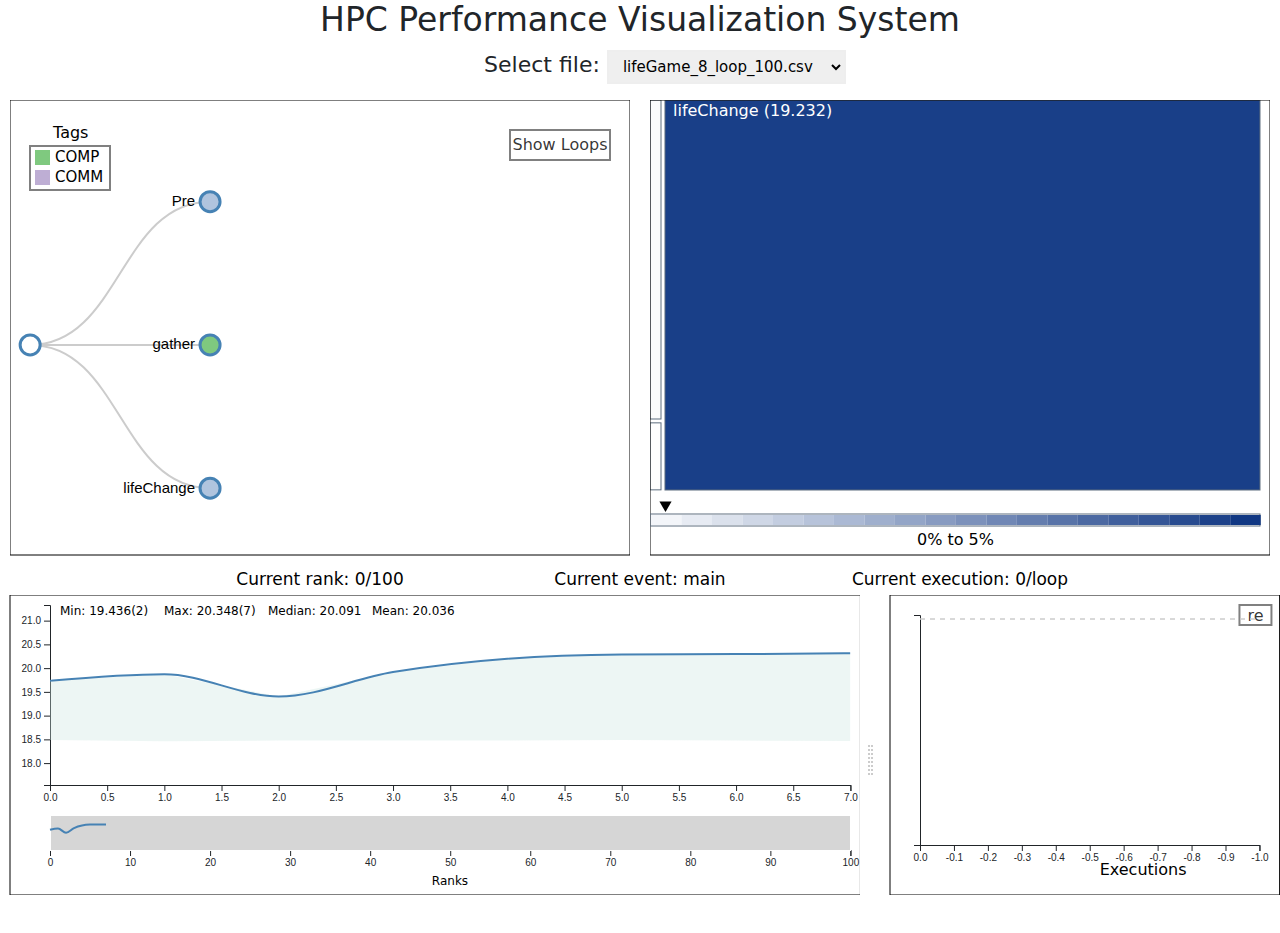
==== src/index.html @ 821fa225 "change procs button to click graph" ====
<!DOCTYPE html>
<html lang="en">
    <head>
        <meta charset="UTF-8">
        <title>HPC performance visualization</title>
        <link href="bootstrap-5.0.2-dist/css/bootstrap.min.css" rel="stylesheet">
        <link rel="stylesheet" href="style.css">
    </head>
    <body>
        <div>
    	   <h1> HPC Performance Visualization System</h1>
            <p>
  <!--               Select executions: <input type="range" min="0" max="100" value="0" class="slider" id="selec_ite">
                <span style="font-size:18px; margin-right:50px;"id="demo"></span> -->
           <!--      Select timestep: <input style="margin-right:50px; line-height:1; border:2px solid #eee; padding-left:20px; font-size:18px;" type="number" min=0 max=20 step=1 value=0 id="selec_ite"> 
                Select process: <input style="margin-right:50px; line-height:1; border:2px solid #eee; padding-left:20px; font-size:18px;" type="number" min=0 max=20 step=1 value=0 id="selec_pro">  -->
                Select file: <select style="line-height:1; border:2px solid #eee; padding: 5px 5px 5px 10px; font-size:15px;" id="selecFiles"></select>
        	</p>
        </div> 
        <div class="row g-0">
            <div id="area11" class="col"></div>
            <div id="area12" class="col"></div>
        </div>
        <div id="divInfo"> </div>
        <div class="row g-0">
            <div id="one" class="col" style="height:330px"></div>
            <div id="two" class="col" style="height:330px"></div>
        </div>
        
        <script src="jquery-3.5.1.min.js"></script>
        <script src="bootstrap-5.0.2-dist/js/bootstrap.bundle.min.js"></script>
        <script src="d3/d3.min.js"></script>
        <script src="globalVal.js"></script> 
        <script type="module" src="main.js"></script>
    </body>
</html>
---- src/style.css ----
div {
	text-align: center;
  margin-bottom: 0;
  margin-top: 0;
}

h1{
    font-size: 33px;
}

p{
  font-size: 22px;
  margin-left: 50px;
}

.slider {
  -webkit-appearance: none;
  /*width: 100%;*/
  height: 8px;
  border-radius: 5px;  
  background: #d3d3d3;
  outline: none;
  opacity: 0.7;
  -webkit-transition: .2s;
  transition: opacity .2s;
}

.slider::-webkit-slider-thumb {
  -webkit-appearance: none;
  appearance: none;
  width: 15px;
  height: 15px;
  border-radius: 50%; 
  background: steelblue;
  cursor: pointer;
}

.rectbox {
  fill: none;
  stroke: black;
}

.split {
  -webkit-box-sizing: border-box;
  -moz-box-sizing: border-box;
  box-sizing: border-box;
  overflow-y: auto;
  overflow-x: hidden;
}

 .gutter {
     background-color: transparent; /**/
     background-repeat: no-repeat;
     background-position: 50%;
 }

.gutter.gutter-horizontal {
  cursor: col-resize;
  background-image: url(data/vertical.png);
}

.svg-container {
  display: inline-block;
  position: relative;
  width: 100%;
  height: 100%;
  /*padding-bottom: 80%; */
  vertical-align: baseline;
  /*vertical-align: top;*/
  overflow: hidden;
}
.svg-content-responsive {
  display: inline-block;
  position: absolute;
  top: 0;
  left: 0;
}

.statistics {
  font-size: 12px;
  text-anchor: start;
}

.line {
      fill: none;
      stroke: steelblue;
      stroke-width: 2px;
  }


.area {
      fill: #cce5df;
      fill-opacity: 0.35;
      stroke: none;
  }
  
.zoom {
  cursor: move;
  fill: none;
  pointer-events: all;
}



.dot {
    /*fill: black;*/
    stroke: #fff;
}

.container_name{
	font-size: 20px;
	text-anchor: middle;
}

.node circle {
  fill: #fff;
  stroke: steelblue;
  stroke-width: 3px;
}

.node text {
  font: 15px sans-serif;
}

.link {
  fill: none;
  stroke: #ccc;
  stroke-width: 2px;
}

div.tooltip {
  color: white;
  position: absolute;
  text-align: center;
  width: 100px;
  height: 30px;
  padding: 2px;
  font: 12px sans-serif;
  background: rgba(0,0,0,.8);
  border: 2px solid black;
  pointer-events: none;
}

div.tooltip2 {
  color: white;
  position: absolute;
  text-align: center;
  /*height: 22px;*/
  padding: 2px;
  font: 12px sans-serif;
  background: rgba(0,0,0,.8);
  border: 2px solid black;
  pointer-events: none;
}

.labels{
  font-size: 12px;
  text-anchor: middle;
}

.info{
  font-size: 17px;
  text-anchor: middle;
}


.hor_line{
  stroke: #ccc;
  stroke-width: 1px;
  stroke-dasharray: 5
}

.timeLable{
  font-size: 12px;
  text-anchor: middle;
}


/*.bar {
  fill: steelblue;
}*/
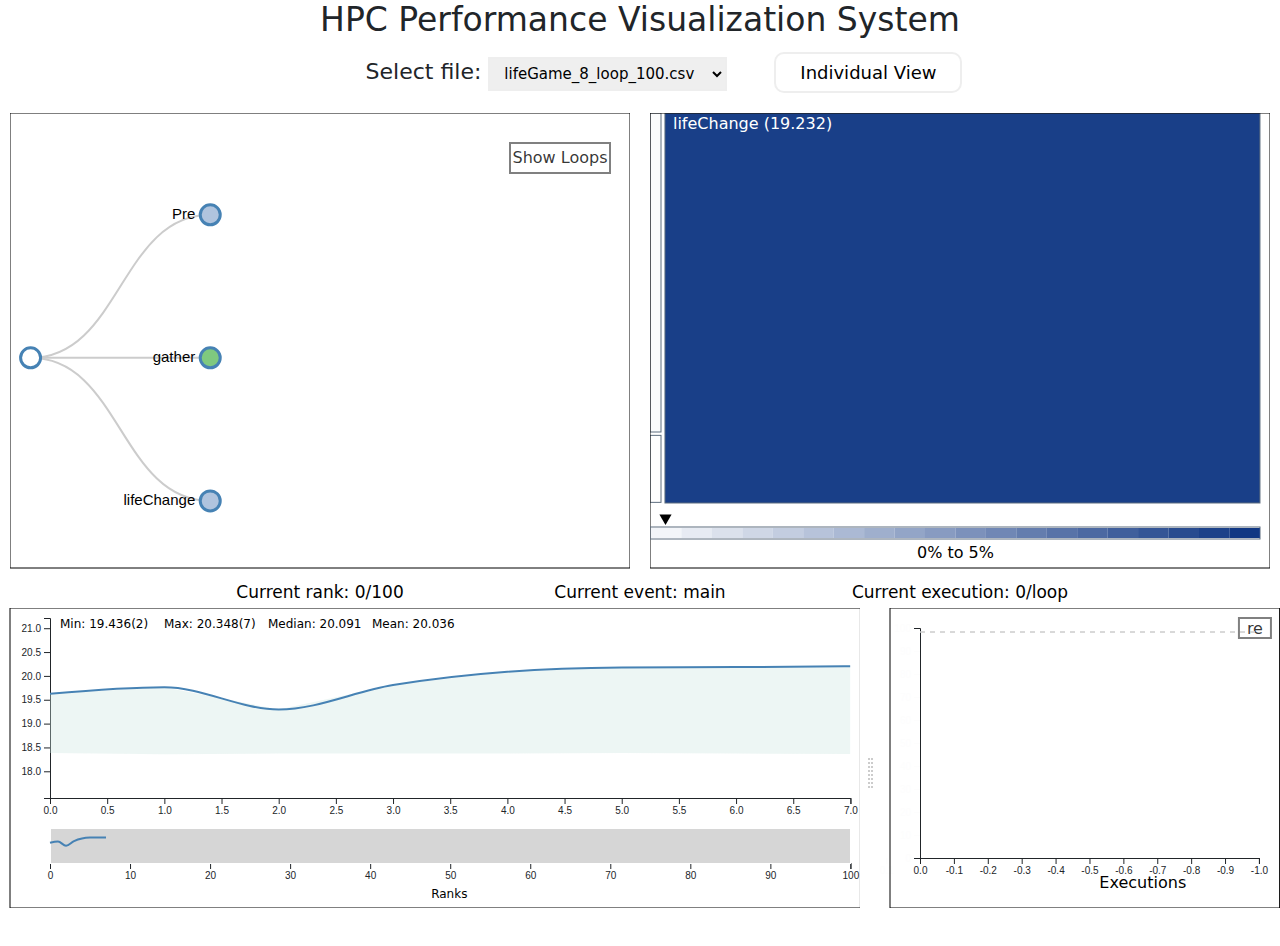
==== commit 83020c0d: "add button to show different views" ====
--- a/src/index.html
+++ b/src/index.html
@@ -14,7 +14,10 @@
                 <span style="font-size:18px; margin-right:50px;"id="demo"></span> -->
            <!--      Select timestep: <input style="margin-right:50px; line-height:1; border:2px solid #eee; padding-left:20px; font-size:18px;" type="number" min=0 max=20 step=1 value=0 id="selec_ite"> 
                 Select process: <input style="margin-right:50px; line-height:1; border:2px solid #eee; padding-left:20px; font-size:18px;" type="number" min=0 max=20 step=1 value=0 id="selec_pro">  -->
+
                 Select file: <select style="line-height:1; border:2px solid #eee; padding: 5px 5px 5px 10px; font-size:15px;" id="selecFiles"></select>
+
+                <button class="button" style="margin-left: 40px">Individual View</button>
         	</p>
         </div> 
         <div class="row g-0">
--- a/src/style.css
+++ b/src/style.css
@@ -33,6 +33,24 @@
   border-radius: 50%; 
   background: steelblue;
   cursor: pointer;
+}
+
+.button {
+  background-color: white; /* Green */
+  border: 2px solid #eee; /* Green */
+  color: black;
+  text-align: center;
+  text-decoration: none;
+  display: inline-block;
+  font-size: 18px;
+  margin: 4px 2px;
+  cursor: pointer;
+  border-radius: 10px;
+  padding: 5px 24px;
+}
+
+.button:hover {
+  border: 2px solid steelblue;
 }
 
 .rectbox {
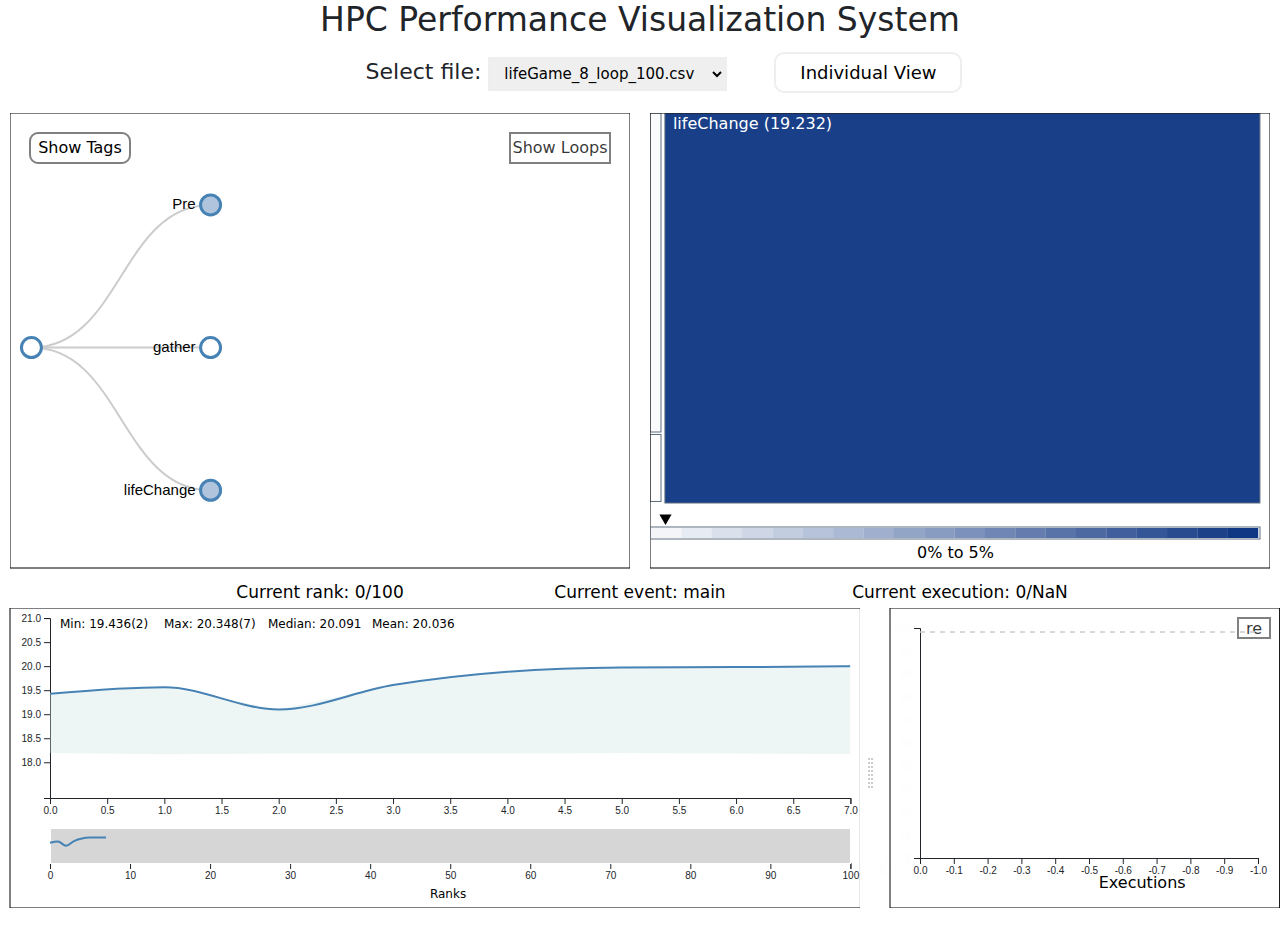
==== commit 7cceedf9: "update show tags function" ====
--- a/src/index.html
+++ b/src/index.html
@@ -14,7 +14,6 @@
                 <span style="font-size:18px; margin-right:50px;"id="demo"></span> -->
            <!--      Select timestep: <input style="margin-right:50px; line-height:1; border:2px solid #eee; padding-left:20px; font-size:18px;" type="number" min=0 max=20 step=1 value=0 id="selec_ite"> 
                 Select process: <input style="margin-right:50px; line-height:1; border:2px solid #eee; padding-left:20px; font-size:18px;" type="number" min=0 max=20 step=1 value=0 id="selec_pro">  -->
-
                 Select file: <select style="line-height:1; border:2px solid #eee; padding: 5px 5px 5px 10px; font-size:15px;" id="selecFiles"></select>
 
                 <button class="button" style="margin-left: 40px">Individual View</button>
--- a/src/style.css
+++ b/src/style.css
@@ -13,31 +13,9 @@
   margin-left: 50px;
 }
 
-.slider {
-  -webkit-appearance: none;
-  /*width: 100%;*/
-  height: 8px;
-  border-radius: 5px;  
-  background: #d3d3d3;
-  outline: none;
-  opacity: 0.7;
-  -webkit-transition: .2s;
-  transition: opacity .2s;
-}
-
-.slider::-webkit-slider-thumb {
-  -webkit-appearance: none;
-  appearance: none;
-  width: 15px;
-  height: 15px;
-  border-radius: 50%; 
-  background: steelblue;
-  cursor: pointer;
-}
-
 .button {
   background-color: white; /* Green */
-  border: 2px solid #eee; /* Green */
+  border: 2px solid #eee;
   color: black;
   text-align: center;
   text-decoration: none;
@@ -51,6 +29,24 @@
 
 .button:hover {
   border: 2px solid steelblue;
+}
+
+.mybutton {
+  stroke: grey; 
+  stroke-width: 2px;
+  fill: #FFFFFF;
+}
+
+.mybutton:hover {
+  stroke: steelblue;
+  stroke-width: 3px;
+}
+
+.mybuttext {
+  pointer-events: none;
+  -moz-user-select: none;
+  -webkit-user-select: none;
+  -ms-user-select: none;
 }
 
 .rectbox {
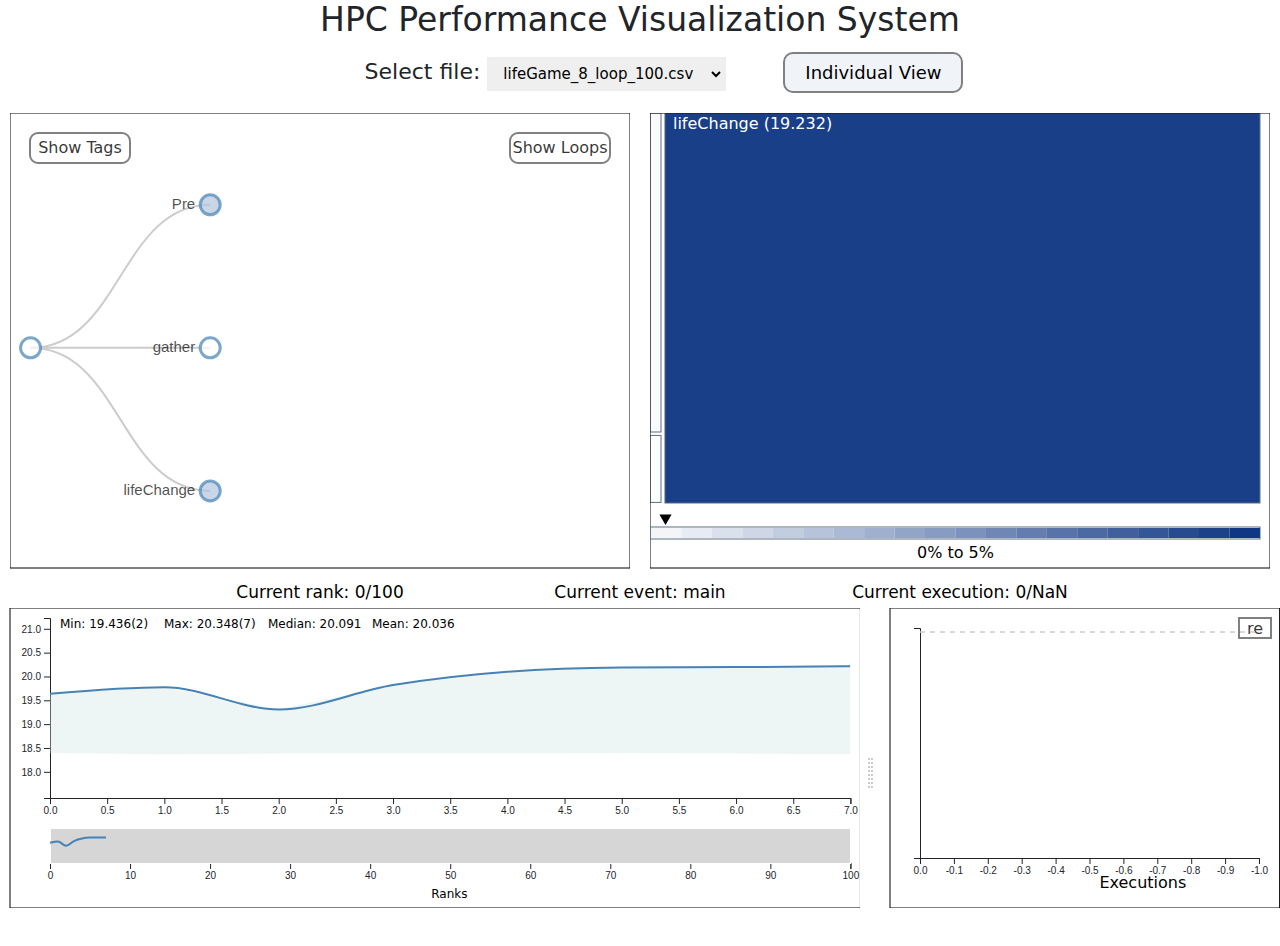
==== commit ac0ac5cd: "update tag function" ====
--- a/src/index.html
+++ b/src/index.html
@@ -16,7 +16,7 @@
                 Select process: <input style="margin-right:50px; line-height:1; border:2px solid #eee; padding-left:20px; font-size:18px;" type="number" min=0 max=20 step=1 value=0 id="selec_pro">  -->
                 Select file: <select style="line-height:1; border:2px solid #eee; padding: 5px 5px 5px 10px; font-size:15px;" id="selecFiles"></select>
 
-                <button class="button" style="margin-left: 40px">Individual View</button>
+                <button class="button" style="margin-left: 50px">Individual View</button>
         	</p>
         </div> 
         <div class="row g-0">
--- a/src/style.css
+++ b/src/style.css
@@ -14,8 +14,8 @@
 }
 
 .button {
-  background-color: white; /* Green */
-  border: 2px solid #eee;
+  background-color: rgba(181,198,224,.2); /* Green */
+  border: 2px solid grey;
   color: black;
   text-align: center;
   text-decoration: none;
@@ -24,17 +24,19 @@
   margin: 4px 2px;
   cursor: pointer;
   border-radius: 10px;
-  padding: 5px 24px;
+  padding: 5px 20px;
 }
 
 .button:hover {
   border: 2px solid steelblue;
+  background-color: rgba(181,198,224,.5); 
 }
 
 .mybutton {
   stroke: grey; 
   stroke-width: 2px;
   fill: #FFFFFF;
+  rx: 8px;
 }
 
 .mybutton:hover {
@@ -43,6 +45,9 @@
 }
 
 .mybuttext {
+  text-anchor: middle;
+  font-size: 16px;
+  fill-opacity: .8;
   pointer-events: none;
   -moz-user-select: none;
   -webkit-user-select: none;
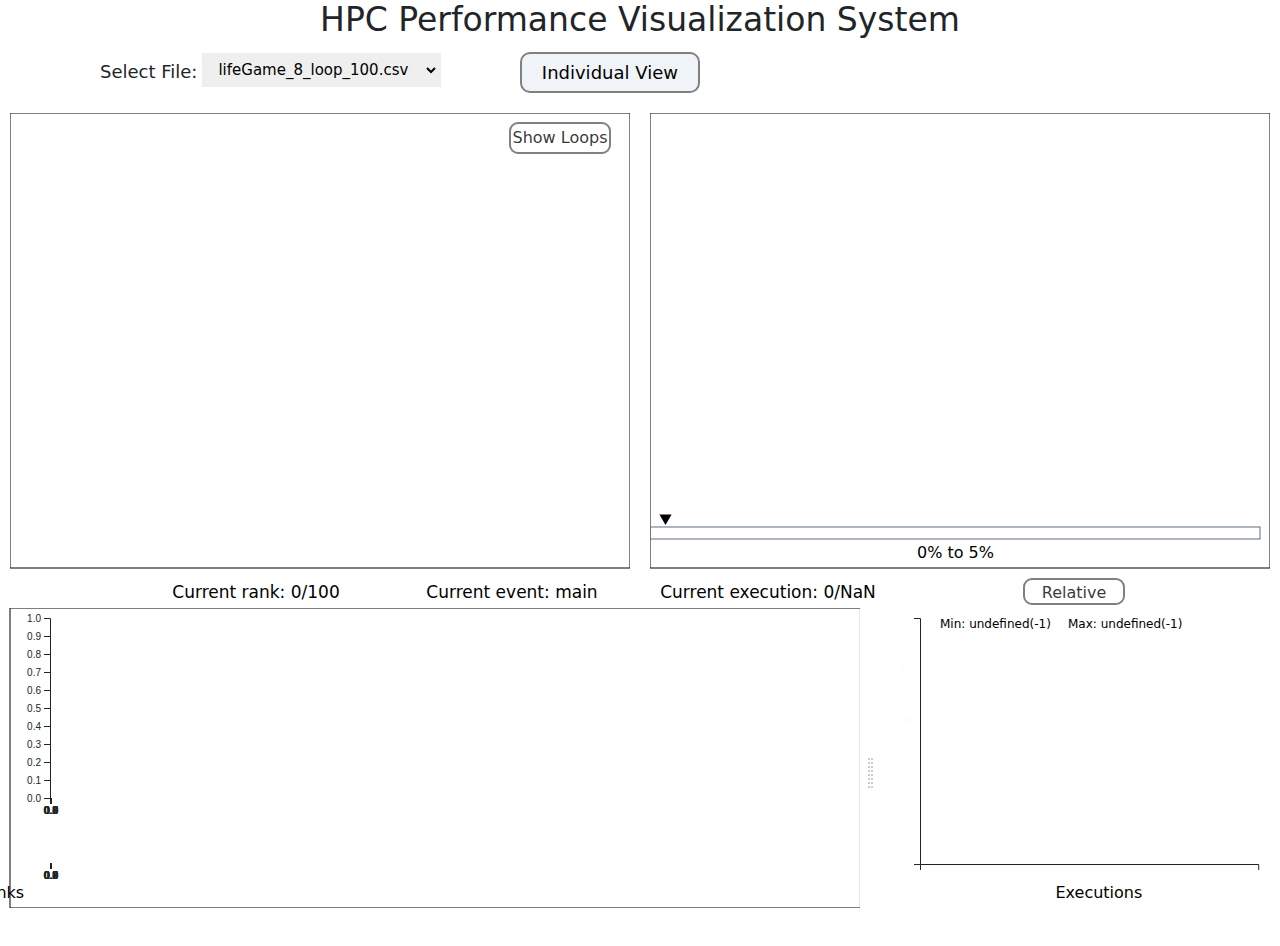
==== commit 8b8c4abc: "add dropdown for scale" ====
--- a/src/index.html
+++ b/src/index.html
@@ -10,13 +10,12 @@
         <div>
     	   <h1> HPC Performance Visualization System</h1>
             <p>
-  <!--               Select executions: <input type="range" min="0" max="100" value="0" class="slider" id="selec_ite">
-                <span style="font-size:18px; margin-right:50px;"id="demo"></span> -->
-           <!--      Select timestep: <input style="margin-right:50px; line-height:1; border:2px solid #eee; padding-left:20px; font-size:18px;" type="number" min=0 max=20 step=1 value=0 id="selec_ite"> 
-                Select process: <input style="margin-right:50px; line-height:1; border:2px solid #eee; padding-left:20px; font-size:18px;" type="number" min=0 max=20 step=1 value=0 id="selec_pro">  -->
-                Select file: <select style="line-height:1; border:2px solid #eee; padding: 5px 5px 5px 10px; font-size:15px;" id="selecFiles"></select>
-
-                <button class="button" style="margin-left: 50px">Individual View</button>
+                <!-- Select executions: <input type="range" min="0" max="100" value="0" class="slider" id="selec_ite"> -->
+                <span style="float:left; margin-left:100px;" id="filespan"></span>
+                <select style="float:left" id="selecFiles"></select>
+                <button class="button">Individual View</button>
+                <select style="float:right; margin-right:100px;" id="selecExe"></select>
+                <span style="float:right;" id="exespan"></span>
         	</p>
         </div> 
         <div class="row g-0">
--- a/src/style.css
+++ b/src/style.css
@@ -4,16 +4,29 @@
   margin-top: 0;
 }
 
-h1{
+h1 {
     font-size: 33px;
 }
 
-p{
+p {
   font-size: 22px;
-  margin-left: 50px;
-}
-
-.button {
+}
+
+span {
+  font-size:18px; 
+  margin-right: 5px; 
+  margin-top: 10px; 
+}
+
+select {
+  line-height: 1; 
+  border: 2px solid #eee; 
+  padding: 5px 5px 5px 10px; 
+  font-size: 15px;
+  margin-top: 5px; 
+}
+
+button {
   background-color: rgba(181,198,224,.2); /* Green */
   border: 2px solid grey;
   color: black;
@@ -25,9 +38,10 @@
   cursor: pointer;
   border-radius: 10px;
   padding: 5px 20px;
-}
-
-.button:hover {
+  margin-right: 140px;
+}
+
+button:hover {
   border: 2px solid steelblue;
   background-color: rgba(181,198,224,.5); 
 }
@@ -105,7 +119,6 @@
       stroke: steelblue;
       stroke-width: 2px;
   }
-
 
 .area {
       fill: #cce5df;
@@ -119,8 +132,6 @@
   pointer-events: all;
 }
 
-
-
 .dot {
     /*fill: black;*/
     stroke: #fff;
@@ -151,29 +162,15 @@
   color: white;
   position: absolute;
   text-align: center;
-  width: 100px;
-  height: 30px;
   padding: 2px;
   font: 12px sans-serif;
-  background: rgba(0,0,0,.8);
+  background: rgba(0,0,0,.6);
   border: 2px solid black;
   pointer-events: none;
 }
 
-div.tooltip2 {
-  color: white;
-  position: absolute;
-  text-align: center;
-  /*height: 22px;*/
-  padding: 2px;
-  font: 12px sans-serif;
-  background: rgba(0,0,0,.8);
-  border: 2px solid black;
-  pointer-events: none;
-}
-
 .labels{
-  font-size: 12px;
+  font-size: 16px;
   text-anchor: middle;
 }
 
@@ -183,10 +180,26 @@
 }
 
 
-.hor_line{
-  stroke: #ccc;
-  stroke-width: 1px;
-  stroke-dasharray: 5
+.horline{
+  stroke: black;
+  stroke-dasharray: 3,3;
+  opacity: 1;
+}
+
+.tiptext {
+  font-size: 14px;
+}
+
+.tipcircle {
+  fill: black;
+  stroke: none;
+  r: 4px;
+}
+
+.pointer {
+  fill: red;
+  stroke: none;
+  r: 5px;
 }
 
 .timeLable{
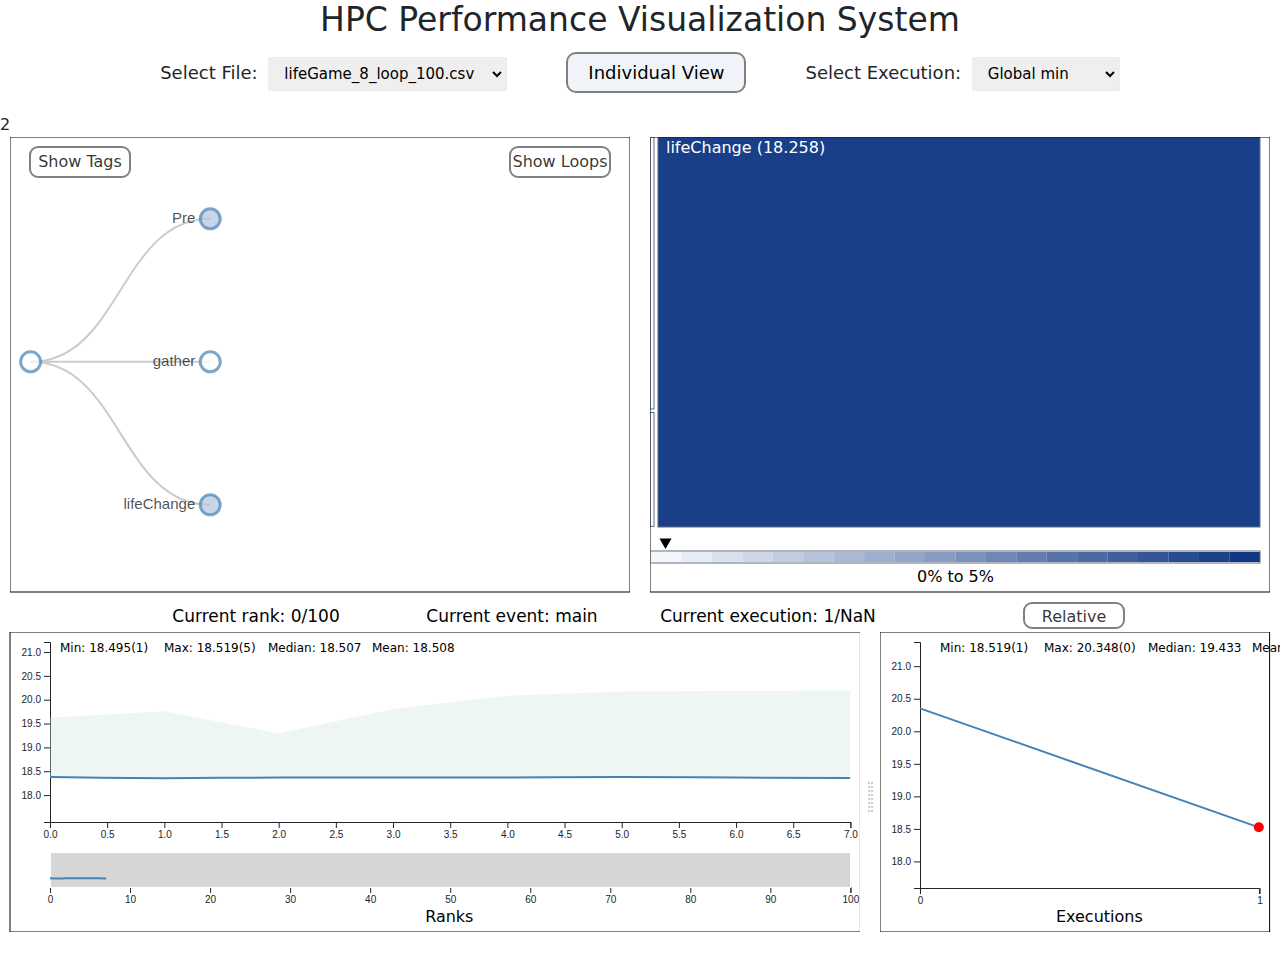
==== commit 3f2652a0: "add minmax execution selections" ====
--- a/src/index.html
+++ b/src/index.html
@@ -11,13 +11,13 @@
     	   <h1> HPC Performance Visualization System</h1>
             <p>
                 <!-- Select executions: <input type="range" min="0" max="100" value="0" class="slider" id="selec_ite"> -->
-                <span style="float:left; margin-left:100px;" id="filespan"></span>
-                <select style="float:left" id="selecFiles"></select>
+                <span id="filespan"></span>
+                <select id="selecFiles" style="margin-right:50px;"></select>
                 <button class="button">Individual View</button>
-                <select style="float:right; margin-right:100px;" id="selecExe"></select>
-                <span style="float:right;" id="exespan"></span>
+                <span id="exespan" style="margin-left:50px;"></span>
+                <select id="selecExe"></select>
         	</p>
-        </div> 
+        </div> 2
         <div class="row g-0">
             <div id="area11" class="col"></div>
             <div id="area12" class="col"></div>
--- a/src/style.css
+++ b/src/style.css
@@ -10,6 +10,7 @@
 
 p {
   font-size: 22px;
+  text-align: center;  
 }
 
 span {
@@ -27,18 +28,18 @@
 }
 
 button {
-  background-color: rgba(181,198,224,.2); /* Green */
+  background-color: rgba(181,198,224,.2); 
   border: 2px solid grey;
   color: black;
   text-align: center;
   text-decoration: none;
-  display: inline-block;
+  text-anchor: middle;
+  /*display: inline-block;*/
   font-size: 18px;
   margin: 4px 2px;
   cursor: pointer;
   border-radius: 10px;
   padding: 5px 20px;
-  margin-right: 140px;
 }
 
 button:hover {
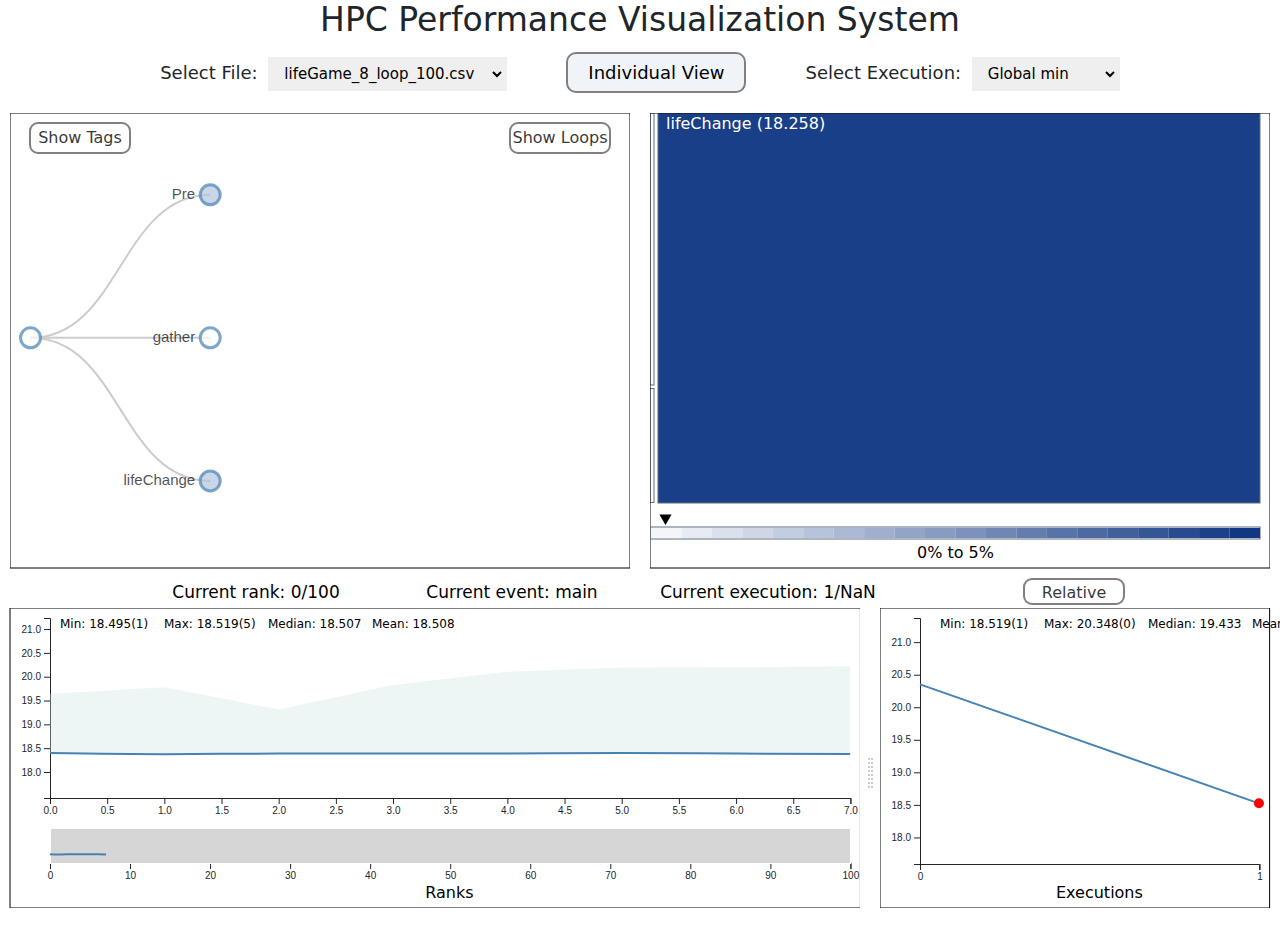
==== commit 147a21ef: "change layout and optimize the function calls" ====
--- a/src/index.html
+++ b/src/index.html
@@ -17,7 +17,7 @@
                 <span id="exespan" style="margin-left:50px;"></span>
                 <select id="selecExe"></select>
         	</p>
-        </div> 2
+        </div> 
         <div class="row g-0">
             <div id="area11" class="col"></div>
             <div id="area12" class="col"></div>
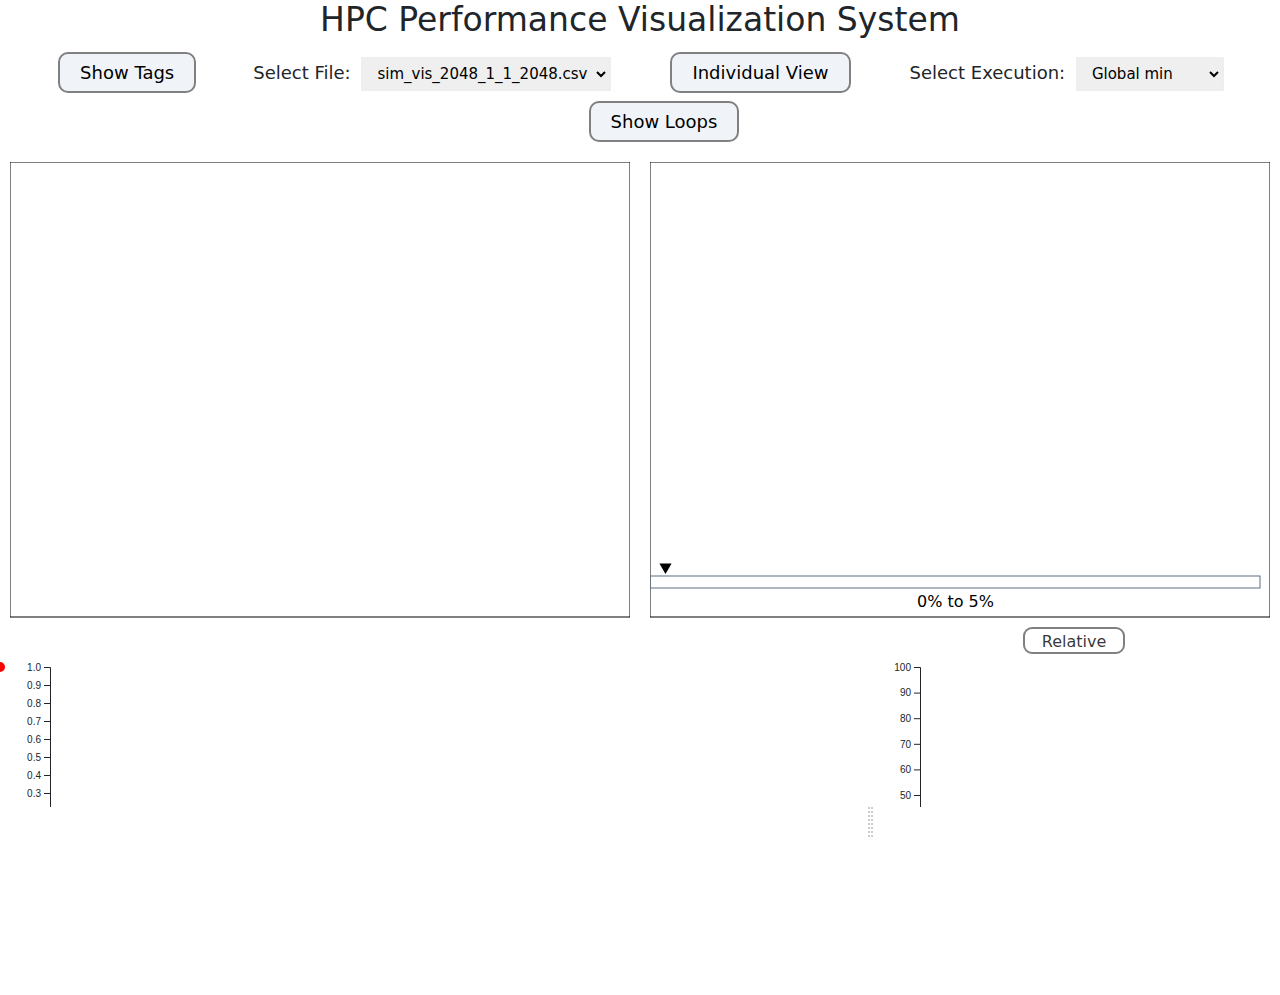
==== commit 6dfebc20: "update" ====
--- a/src/index.html
+++ b/src/index.html
@@ -11,11 +11,13 @@
     	   <h1> HPC Performance Visualization System</h1>
             <p>
                 <!-- Select executions: <input type="range" min="0" max="100" value="0" class="slider" id="selec_ite"> -->
+                <button class="button tag" style="margin-right:50px;">Show Tags</button>
                 <span id="filespan"></span>
                 <select id="selecFiles" style="margin-right:50px;"></select>
-                <button class="button">Individual View</button>
+                <button class="button view">Individual View</button>
                 <span id="exespan" style="margin-left:50px;"></span>
-                <select id="selecExe"></select>
+                <select id="selecExe" ></select>
+                <button class="button loop" style="margin-left:50px;">Show Loops</button>
         	</p>
         </div> 
         <div class="row g-0">
--- a/src/style.css
+++ b/src/style.css
@@ -123,7 +123,7 @@
 
 .area {
       fill: #cce5df;
-      fill-opacity: 0.35;
+      fill-opacity: 0.5;
       stroke: none;
   }
   
@@ -201,6 +201,7 @@
   fill: red;
   stroke: none;
   r: 5px;
+  opacity: 1;
 }
 
 .timeLable{
